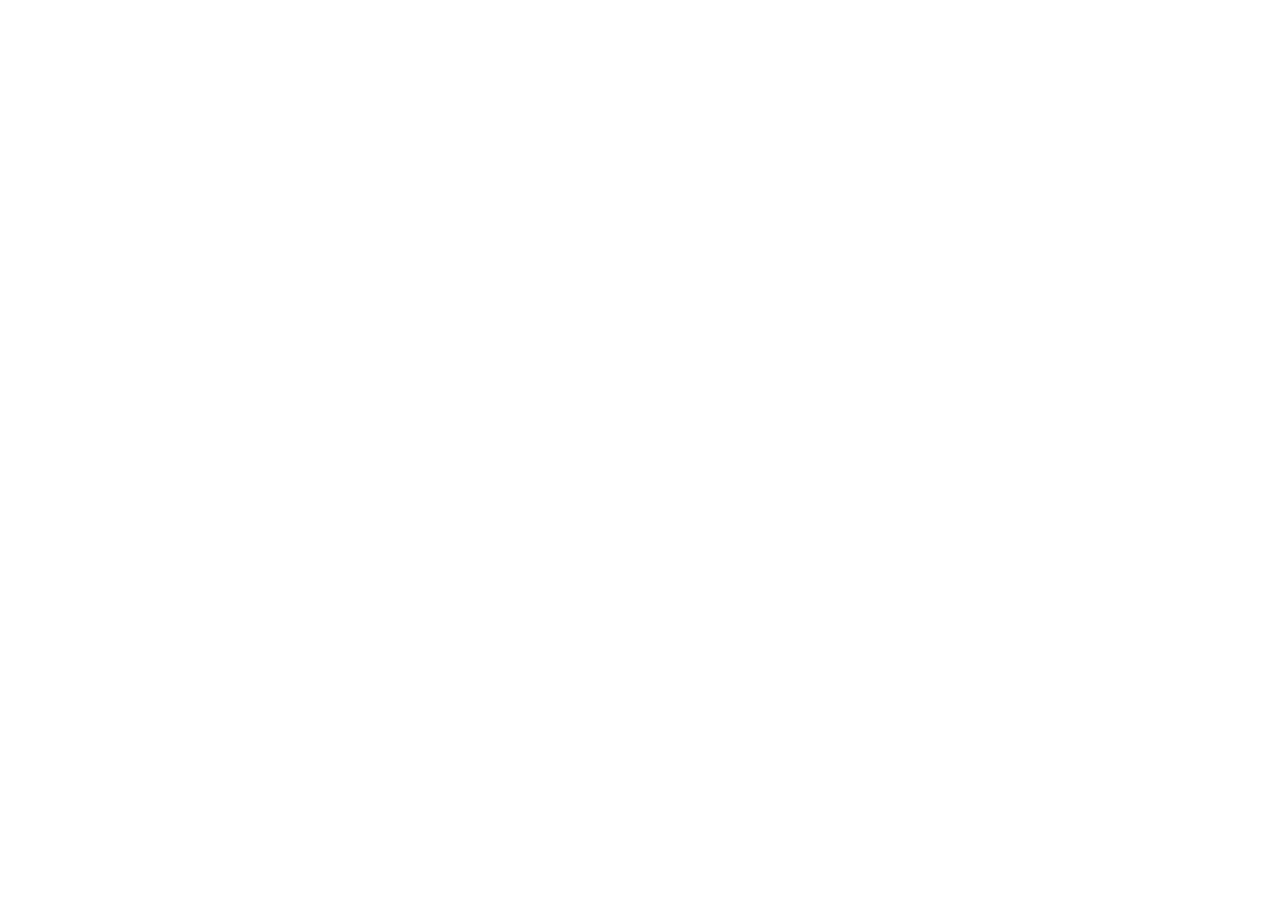
==== index.html @ 6fab44fd "auto redirect" ====
<!DOCTYPE html>
<html lang="zh-Hant">
<head>
  <meta charset="UTF-8">
  <meta http-equiv="refresh" content="0;url=https://oldfish101240.github.io/oldfish-Video-Downloader/website/">
  <title>oldfish影片下載器</title>
</head>
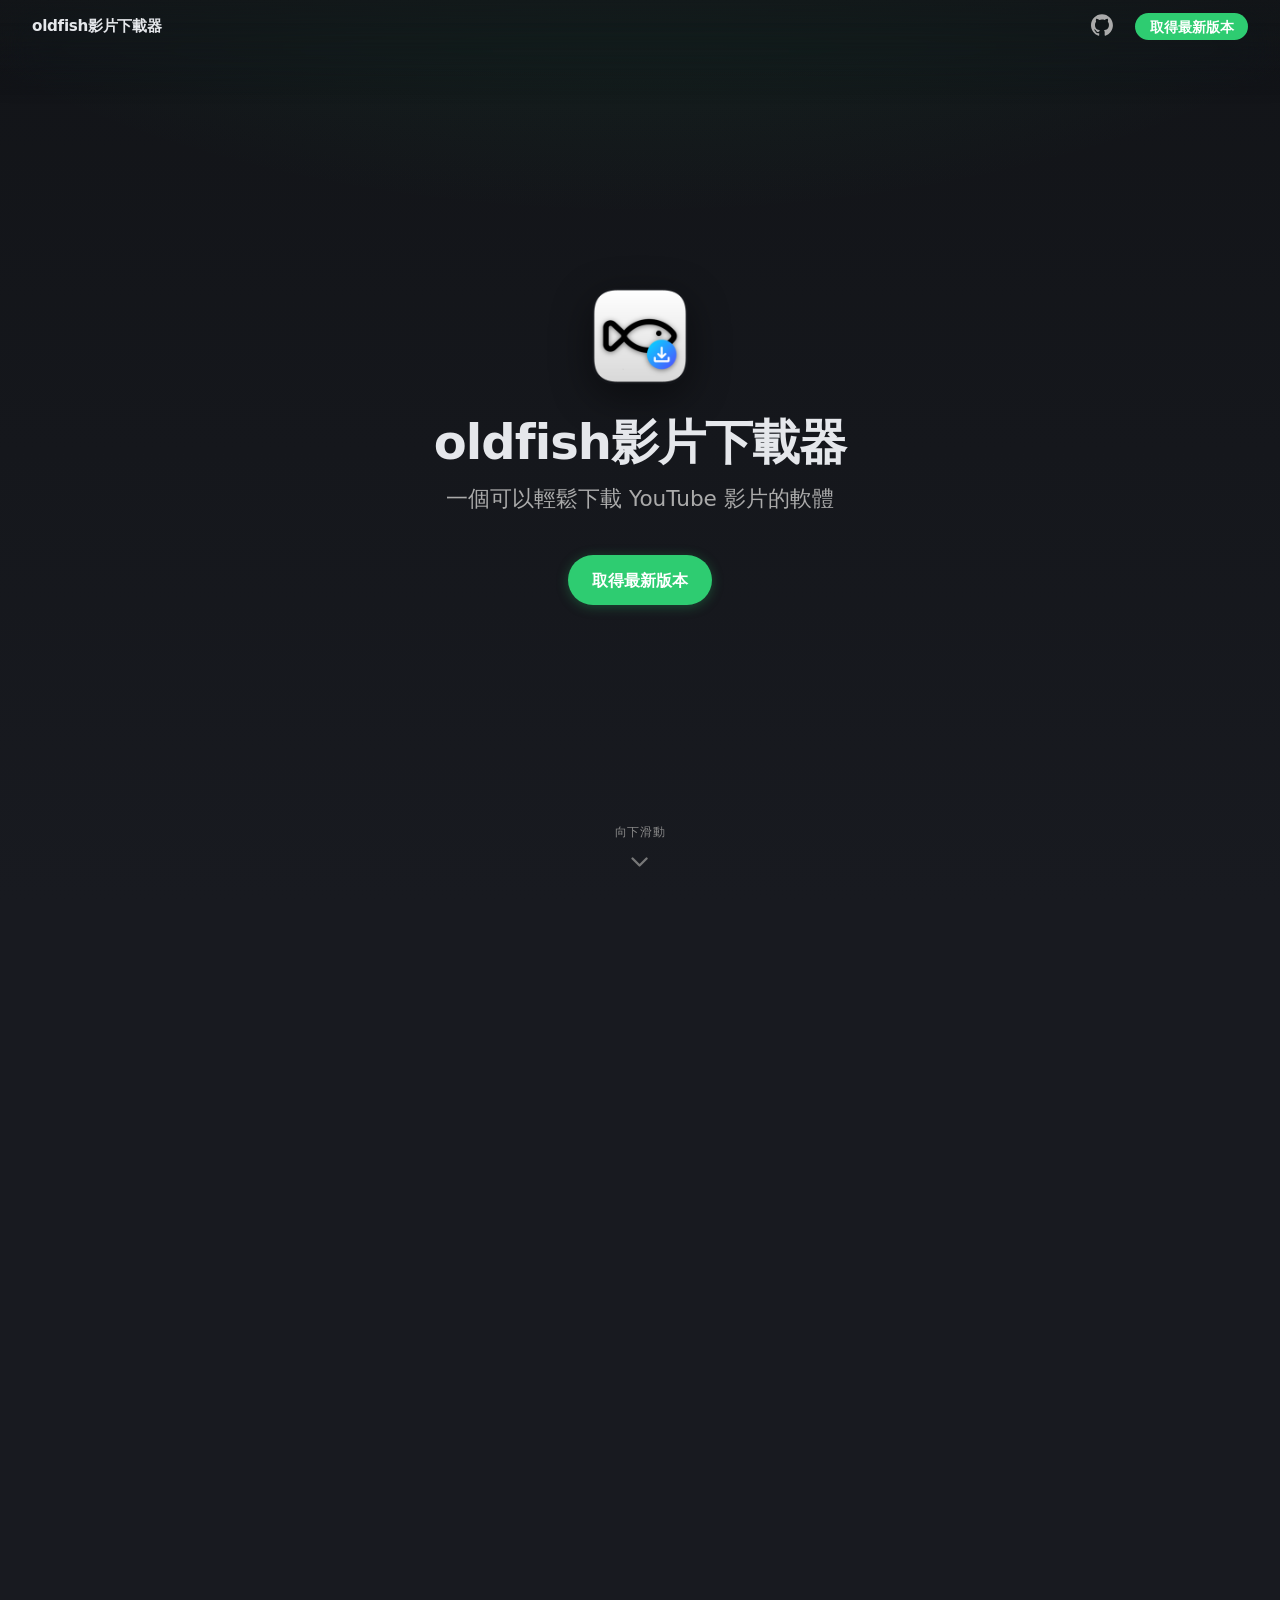
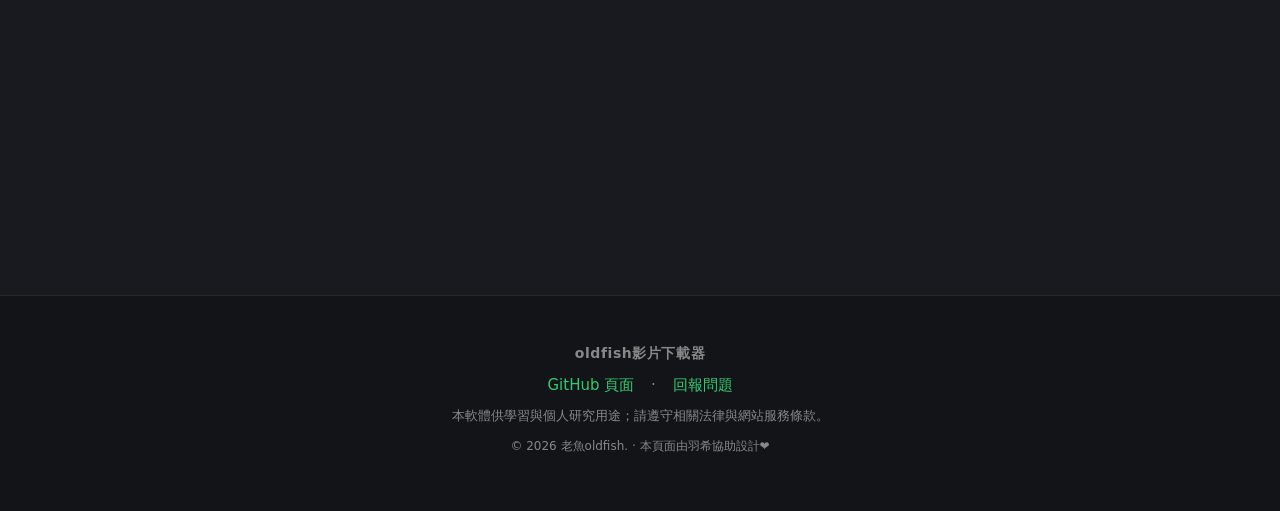
==== commit 1ed718ad: "change repo name" ====
--- a/index.html
+++ b/index.html
@@ -2,6 +2,6 @@
 <html lang="zh-Hant">
 <head>
   <meta charset="UTF-8">
-  <meta http-equiv="refresh" content="0;url=https://oldfish101240.github.io/oldfish-Video-Downloader/website/">
+  <meta http-equiv="refresh" content="0;url=https://oldfish101240.github.io/oldfishVDL/website/">
   <title>oldfish影片下載器</title>
 </head>
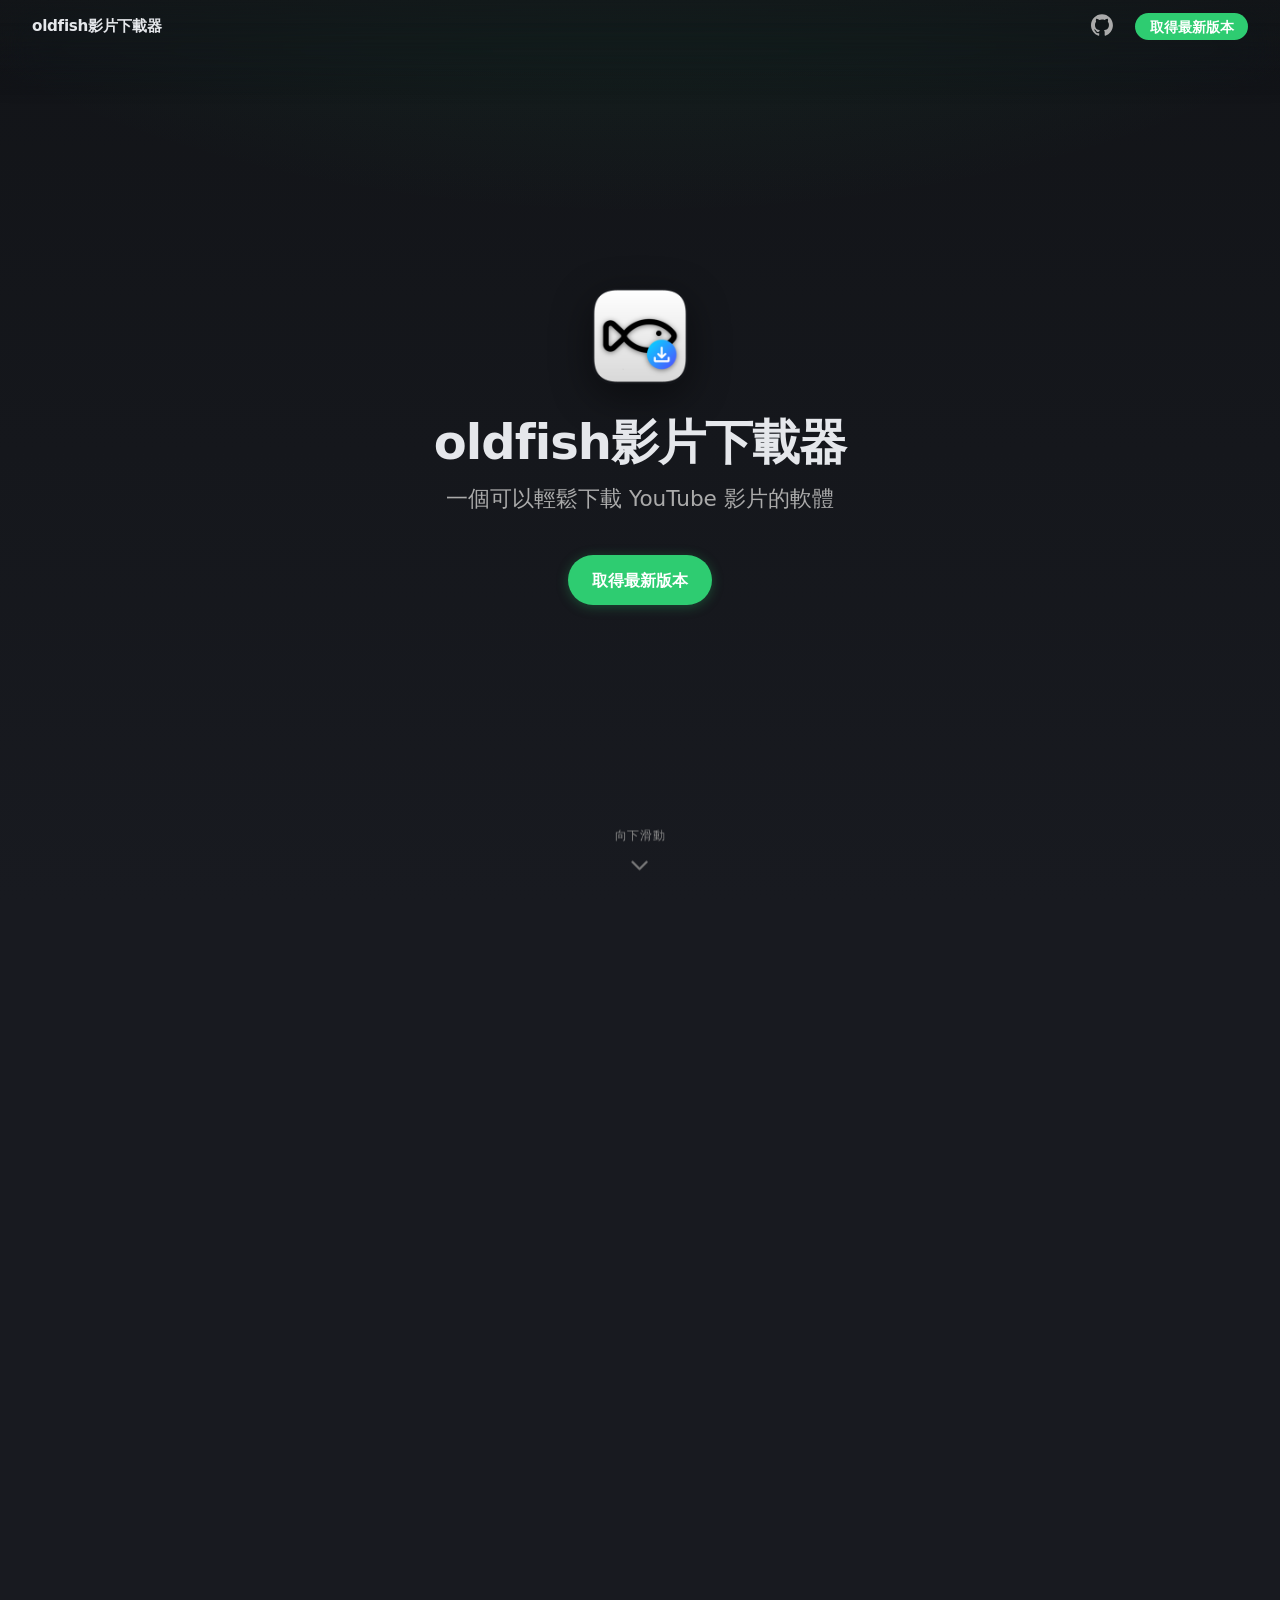
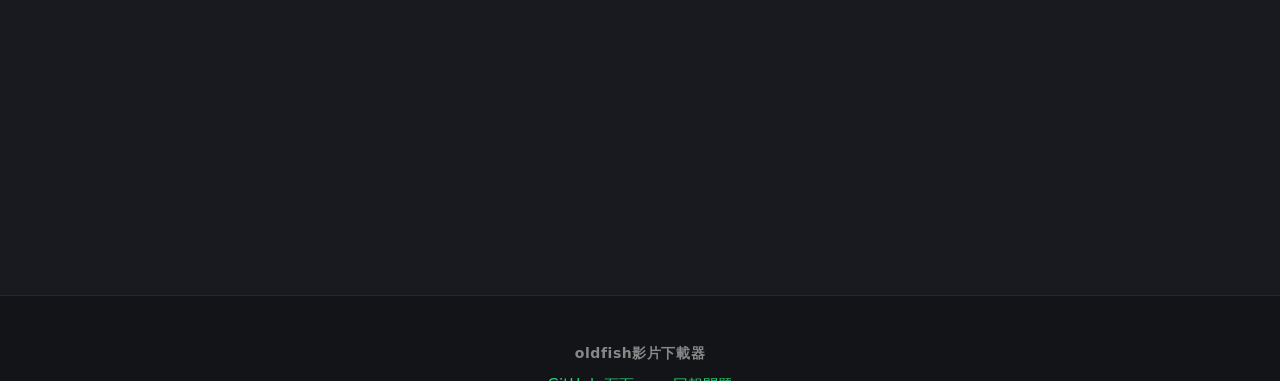
==== commit edf182de: "share pic" ====
--- a/index.html
+++ b/index.html
@@ -2,6 +2,16 @@
 <html lang="zh-Hant">
 <head>
   <meta charset="UTF-8">
+  <meta property="og:type" content="website">
+  <meta property="og:title" content="oldfish影片下載器">
+  <meta property="og:description" content="一個可以輕鬆下載 YouTube 影片的軟體">
+  <meta property="og:url" content="https://oldfish101240.github.io/oldfishVDL/website/">
+  <meta property="og:image" content="https://oldfish101240.github.io/oldfishVDL/website/assets/template.png">
+  <meta property="og:image:alt" content="oldfish影片下載器縮圖">
+  <meta name="twitter:card" content="summary_large_image">
+  <meta name="twitter:title" content="oldfish影片下載器">
+  <meta name="twitter:description" content="一個可以輕鬆下載 YouTube 影片的軟體">
+  <meta name="twitter:image" content="https://oldfish101240.github.io/oldfishVDL/website/assets/template.png">
   <meta http-equiv="refresh" content="0;url=https://oldfish101240.github.io/oldfishVDL/website/">
   <title>oldfish影片下載器</title>
 </head>
